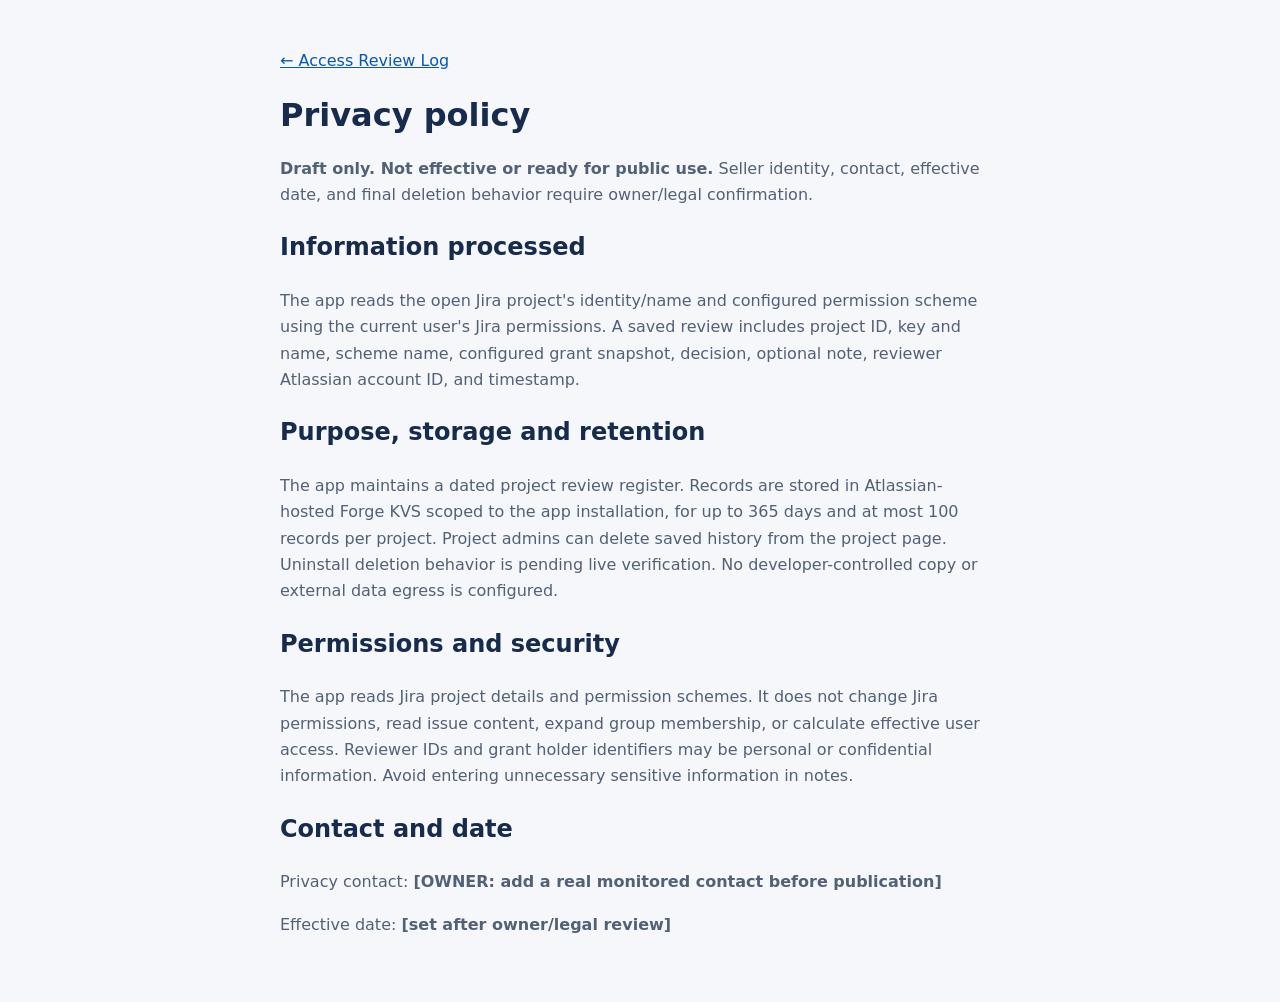
==== privacy/index.html @ 4f70be85 "Publish pre-launch product documentation" ====
<!doctype html><html lang="en"><head><meta charset="utf-8"><meta name="viewport" content="width=device-width,initial-scale=1"><title>Privacy policy | Access Review Log</title><link rel="stylesheet" href="../styles.css"></head><body><main><a href="../">← Access Review Log</a><h1>Privacy policy</h1><p><strong>Draft only. Not effective or ready for public use.</strong> Seller identity, contact, effective date, and final deletion behavior require owner/legal confirmation.</p><h2>Information processed</h2><p>The app reads the open Jira project's identity/name and configured permission scheme using the current user's Jira permissions. A saved review includes project ID, key and name, scheme name, configured grant snapshot, decision, optional note, reviewer Atlassian account ID, and timestamp.</p><h2>Purpose, storage and retention</h2><p>The app maintains a dated project review register. Records are stored in Atlassian-hosted Forge KVS scoped to the app installation, for up to 365 days and at most 100 records per project. Project admins can delete saved history from the project page. Uninstall deletion behavior is pending live verification. No developer-controlled copy or external data egress is configured.</p><h2>Permissions and security</h2><p>The app reads Jira project details and permission schemes. It does not change Jira permissions, read issue content, expand group membership, or calculate effective user access. Reviewer IDs and grant holder identifiers may be personal or confidential information. Avoid entering unnecessary sensitive information in notes.</p><h2>Contact and date</h2><p>Privacy contact: <strong>[OWNER: add a real monitored contact before publication]</strong></p><p>Effective date: <strong>[set after owner/legal review]</strong></p></main></body></html>
---- styles.css ----
:root{font:16px/1.65 system-ui,sans-serif;color-scheme:light dark;--ink:#172b4d;--muted:#526176;--line:#d9e0e8;--accent:#0757b8}*{box-sizing:border-box}body{margin:0;background:#f5f7fa;color:var(--ink)}main{max-width:760px;margin:0 auto;padding:3rem 1.25rem}h1{line-height:1.2}a{color:var(--accent)}p,li{max-width:70ch;color:var(--muted)}@media(prefers-color-scheme:dark){body{background:#101820;--ink:#e6edf7;--muted:#b5c0ce;--line:#3c4a58;--accent:#85b7ff}}
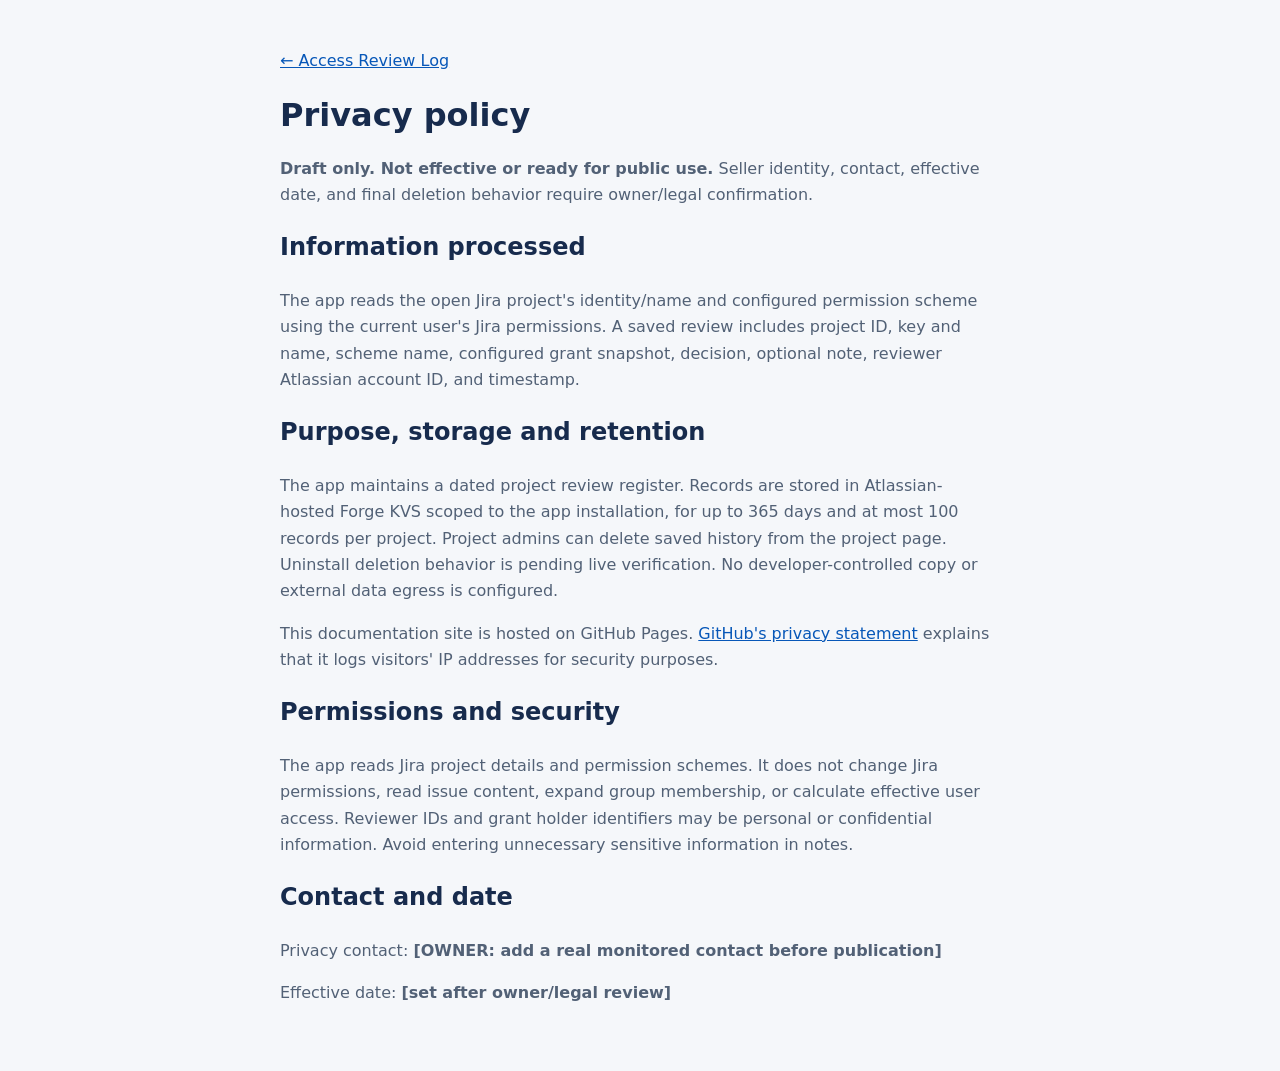
==== commit aef86611: "Disclose static host privacy and update launch links" ====
--- a/privacy/index.html
+++ b/privacy/index.html
@@ -1 +1 @@
-<!doctype html><html lang="en"><head><meta charset="utf-8"><meta name="viewport" content="width=device-width,initial-scale=1"><title>Privacy policy | Access Review Log</title><link rel="stylesheet" href="../styles.css"></head><body><main><a href="../">← Access Review Log</a><h1>Privacy policy</h1><p><strong>Draft only. Not effective or ready for public use.</strong> Seller identity, contact, effective date, and final deletion behavior require owner/legal confirmation.</p><h2>Information processed</h2><p>The app reads the open Jira project's identity/name and configured permission scheme using the current user's Jira permissions. A saved review includes project ID, key and name, scheme name, configured grant snapshot, decision, optional note, reviewer Atlassian account ID, and timestamp.</p><h2>Purpose, storage and retention</h2><p>The app maintains a dated project review register. Records are stored in Atlassian-hosted Forge KVS scoped to the app installation, for up to 365 days and at most 100 records per project. Project admins can delete saved history from the project page. Uninstall deletion behavior is pending live verification. No developer-controlled copy or external data egress is configured.</p><h2>Permissions and security</h2><p>The app reads Jira project details and permission schemes. It does not change Jira permissions, read issue content, expand group membership, or calculate effective user access. Reviewer IDs and grant holder identifiers may be personal or confidential information. Avoid entering unnecessary sensitive information in notes.</p><h2>Contact and date</h2><p>Privacy contact: <strong>[OWNER: add a real monitored contact before publication]</strong></p><p>Effective date: <strong>[set after owner/legal review]</strong></p></main></body></html>
+<!doctype html><html lang="en"><head><meta charset="utf-8"><meta name="viewport" content="width=device-width,initial-scale=1"><title>Privacy policy | Access Review Log</title><link rel="stylesheet" href="../styles.css"></head><body><main><a href="../">← Access Review Log</a><h1>Privacy policy</h1><p><strong>Draft only. Not effective or ready for public use.</strong> Seller identity, contact, effective date, and final deletion behavior require owner/legal confirmation.</p><h2>Information processed</h2><p>The app reads the open Jira project's identity/name and configured permission scheme using the current user's Jira permissions. A saved review includes project ID, key and name, scheme name, configured grant snapshot, decision, optional note, reviewer Atlassian account ID, and timestamp.</p><h2>Purpose, storage and retention</h2><p>The app maintains a dated project review register. Records are stored in Atlassian-hosted Forge KVS scoped to the app installation, for up to 365 days and at most 100 records per project. Project admins can delete saved history from the project page. Uninstall deletion behavior is pending live verification. No developer-controlled copy or external data egress is configured.</p><p>This documentation site is hosted on GitHub Pages. <a href="https://docs.github.com/en/site-policy/privacy-policies/github-general-privacy-statement">GitHub's privacy statement</a> explains that it logs visitors' IP addresses for security purposes.</p><h2>Permissions and security</h2><p>The app reads Jira project details and permission schemes. It does not change Jira permissions, read issue content, expand group membership, or calculate effective user access. Reviewer IDs and grant holder identifiers may be personal or confidential information. Avoid entering unnecessary sensitive information in notes.</p><h2>Contact and date</h2><p>Privacy contact: <strong>[OWNER: add a real monitored contact before publication]</strong></p><p>Effective date: <strong>[set after owner/legal review]</strong></p></main></body></html>
